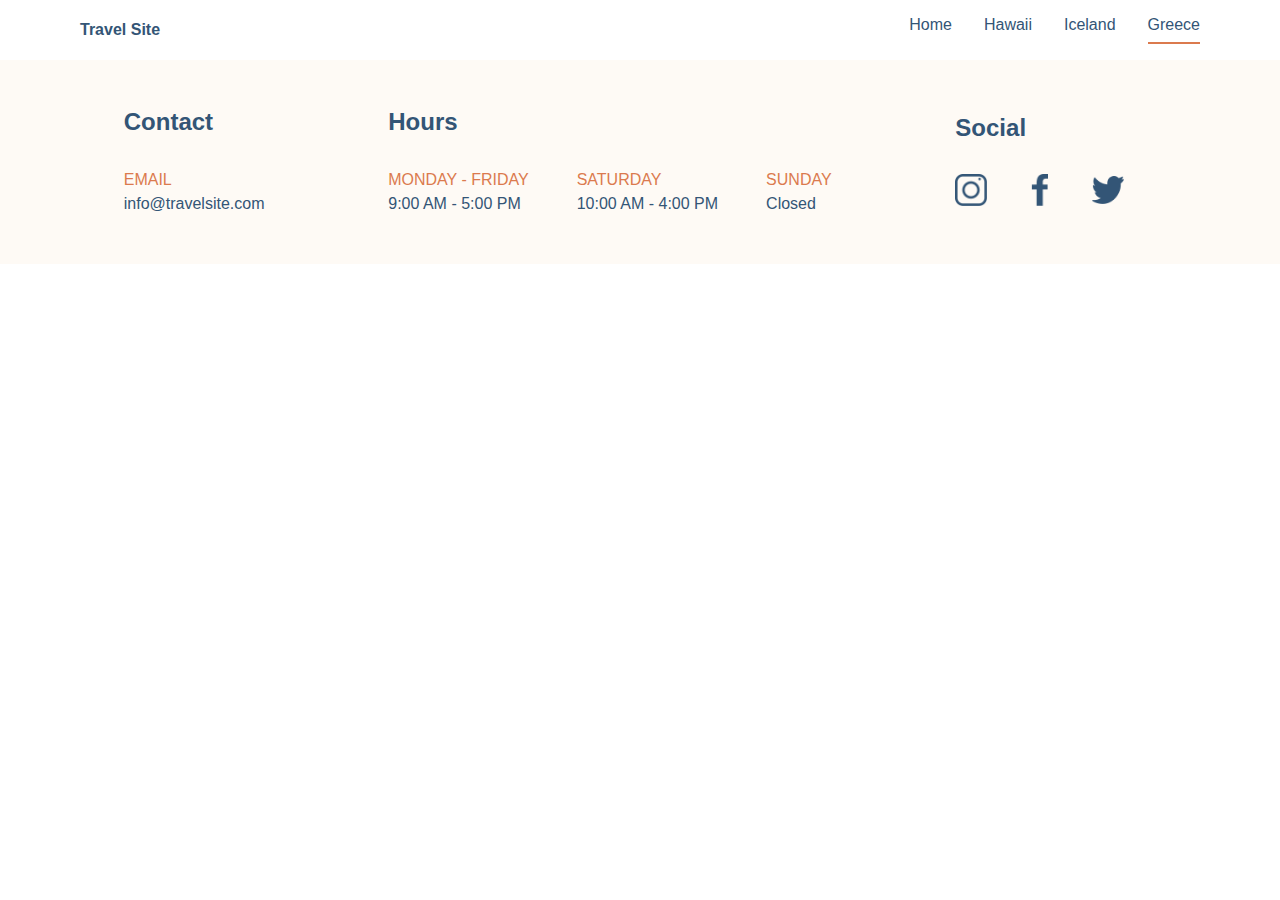
==== pages/Greece.html @ 9846500c "set up the baisc structure for sub-pages" ====
<!DOCTYPE html>
<html lang="en">
  <head>
    <meta charset="UTF-8" />
    <meta name="viewport" content="width=device-width, initial-scale=1.0" />
    <title>Document</title>
    <link rel="stylesheet" href="../css/global.css" />
  </head>
  <body>
    <header>
      <nav class="container container__nav">
        <div class="element"><h3>Travel Site</h3></div>
        <div class="link">
          <a href="../index.html">Home</a>
          <a href="Hawaii.html">Hawaii</a>
          <a href="Iceland.html">Iceland</a>
          <a class="emphasis" href="Greece.html">Greece</a>
        </div>
      </nav>
    </header>
    <footer>
      <div class="container container__footer">
        <div class="column">
          <h2>Contact</h2>
          <p class="highlight-text">EMAIL</p>
          <p>info@travelsite.com</p>
        </div>

        <div class="column">
          <h2>Hours</h2>
          <div class="column__hours">
            <div>
              <p class="highlight-text">MONDAY - FRIDAY</p>
              <p>9:00 AM - 5:00 PM</p>
            </div>
            <div>
              <p class="highlight-text">SATURDAY</p>
              <p>10:00 AM - 4:00 PM</p>
            </div>
            <div>
              <p class="highlight-text">SUNDAY</p>
              <p>Closed</p>
            </div>
          </div>
        </div>

        <div class="column">
          <h2>Social</h2>
          <div class="social-icons">
            <img src="/assets/Images/icon-instagram.png" alt="icon-instagram" />
            <img src="/assets/Images/icon-facebook.png" alt="icon-facebook" />
            <img src="/assets/Images/icon-twitter.png" alt="icon-twitter" />
          </div>
        </div>
      </div>
    </footer>
  </body>
</html>
---- css/global.css ----
* {
  font-family: Verdana, sans-serif;
  color: #335576;
  margin: 0rem;
  padding: 0rem;
}

h1 {
  font-size: 2rem;
  font-weight: 600;
}

h2 {
  font-size: 1.5rem;
}

h3 {
  font-size: 1rem;
}

p {
  font-size: 16px;
  line-height: 150%;
  font-weight: 100;
  font-style: normal;
}

.container {
  padding: 1rem 5rem;
  display: flex;
  flex-direction: row;
  justify-content: space-between;
  align-items: center;
}

.container__nav {
  position: sticky;
  background-color: #ffffff;
}

.link {
  display: flex;
  justify-content: space-around;
}

.link a {
  margin-left: 2rem;
  text-decoration: none;
  padding-bottom: 0.5rem;
}

.emphasis {
  border-bottom: 2px solid #db7a4e;
}

section {
  background-color: #fefaf5;
  padding: 3rem 0rem;
}

.container__card {
  margin: 2rem 10rem;
  align-items: center;
  justify-content: space-between;
}

.card {
  width: 30%;
  border-radius: 5px;
}

footer h2 {
  margin-bottom: 2rem;
}

footer {
  background-color: #fefaf5;
}

.container__footer {
  justify-content: space-evenly;
  padding: 3rem 0rem;
}

.column__hours {
  display: flex;
  justify-content: space-between;
  gap: 3rem;
}

.social-icons img {
  width: 2rem;
  height: 2rem;
  -o-object-fit: contain;
     object-fit: contain;
  margin-right: 2rem;
}

.highlight-text {
  color: #db7a4e;
}/*# sourceMappingURL=global.css.map */
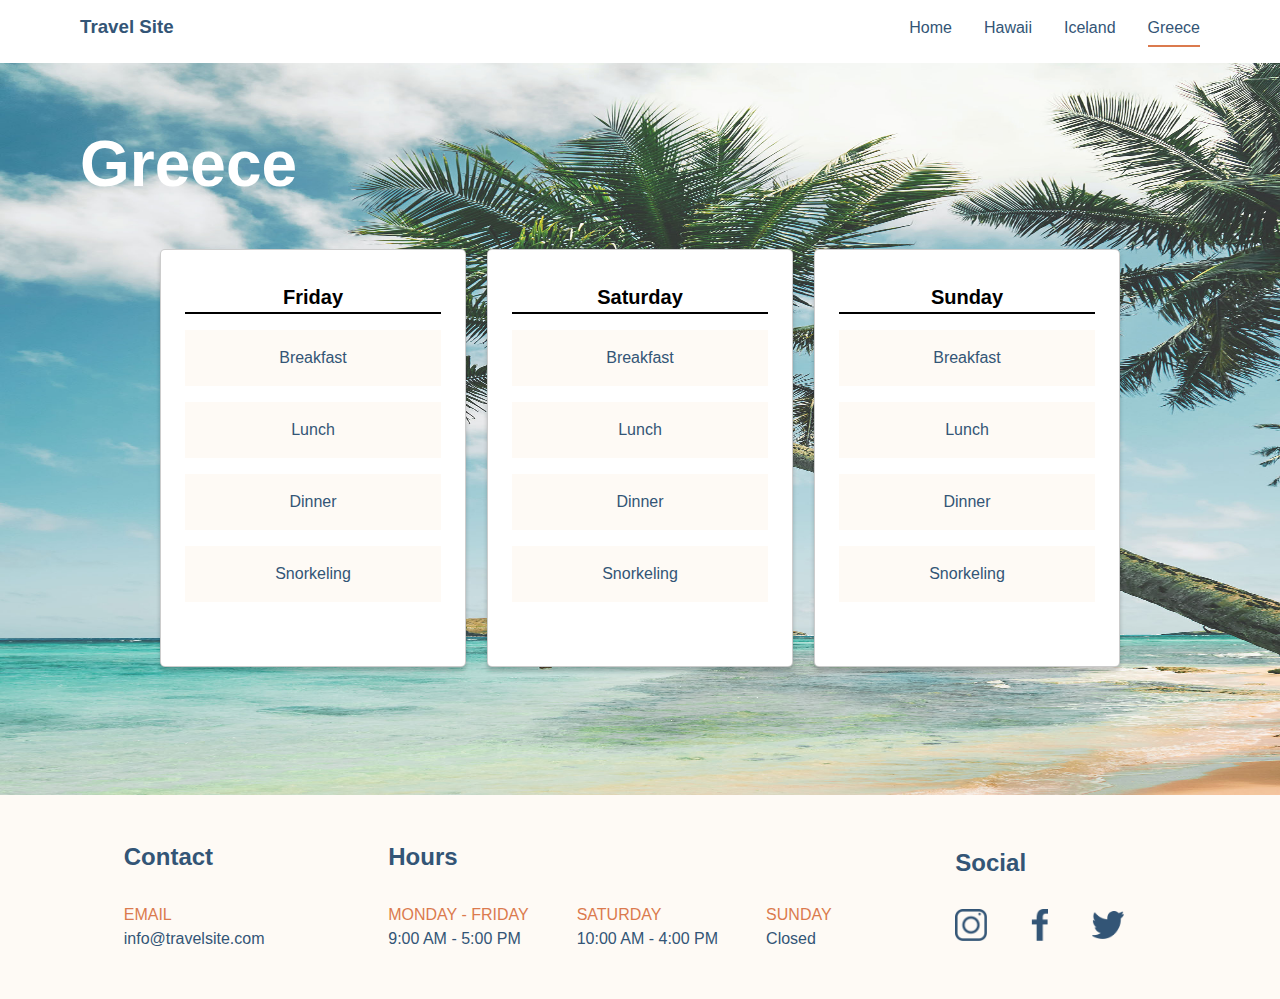
==== commit 62d24ebd: "added the itinerary sections to iceland and greece" ====
--- a/pages/Greece.html
+++ b/pages/Greece.html
@@ -5,6 +5,7 @@
     <meta name="viewport" content="width=device-width, initial-scale=1.0" />
     <title>Document</title>
     <link rel="stylesheet" href="../css/global.css" />
+    <link rel="stylesheet" href="../css/destinations.css" />
   </head>
   <body>
     <header>
@@ -18,6 +19,32 @@
         </div>
       </nav>
     </header>
+    <section class="destination-itinerary">
+      <h1 class="container">Greece</h1>
+      <div class="container__card itinerary">
+        <div class="card card--itinerary">
+          <p class="itinerary__title">Friday</p>
+          <p class="itinerary__item">Breakfast</p>
+          <p class="itinerary__item">Lunch</p>
+          <p class="itinerary__item">Dinner</p>
+          <p class="itinerary__item">Snorkeling</p>
+        </div>
+        <div class="card card--itinerary">
+          <p class="itinerary__title">Saturday</p>
+          <p class="itinerary__item">Breakfast</p>
+          <p class="itinerary__item">Lunch</p>
+          <p class="itinerary__item">Dinner</p>
+          <p class="itinerary__item">Snorkeling</p>
+        </div>
+        <div class="card card--itinerary">
+          <p class="itinerary__title">Sunday</p>
+          <p class="itinerary__item">Breakfast</p>
+          <p class="itinerary__item">Lunch</p>
+          <p class="itinerary__item">Dinner</p>
+          <p class="itinerary__item">Snorkeling</p>
+        </div>
+      </div>
+    </section>
     <footer>
       <div class="container container__footer">
         <div class="column">
--- a/css/global.css
+++ b/css/global.css
@@ -14,10 +14,6 @@
   font-size: 1.5rem;
 }
 
-h3 {
-  font-size: 1rem;
-}
-
 p {
   font-size: 16px;
   line-height: 150%;
@@ -28,14 +24,26 @@
 .container {
   padding: 1rem 5rem;
   display: flex;
-  flex-direction: row;
   justify-content: space-between;
   align-items: center;
 }
-
 .container__nav {
   position: sticky;
+  align-items: baseline;
   background-color: #ffffff;
+}
+.container__hero {
+  gap: 3rem;
+}
+.container__footer {
+  justify-content: space-evenly;
+  padding: 3rem 0rem;
+}
+.container__card {
+  display: flex;
+  justify-content: space-between;
+  margin: 2rem 10rem;
+  padding: 0;
 }
 
 .link {
@@ -58,15 +66,32 @@
   padding: 3rem 0rem;
 }
 
-.container__card {
-  margin: 2rem 10rem;
-  align-items: center;
-  justify-content: space-between;
+.card {
+  position: relative;
+  width: 30%;
+  height: 56vh;
+  border-radius: 5px;
+  border: 1px solid rgba(0, 0, 0, 0.2);
+  box-shadow: 0px 4px 4px hsla(0, 0%, 0%, 0.2);
 }
-
-.card {
-  width: 30%;
-  border-radius: 5px;
+.card--Hawaii {
+  background-image: url("../assets/Images/hawaii.jpg");
+  background-size: cover;
+}
+.card--Iceland {
+  background-image: url("../assets/Images/iceland.jpg");
+  background-size: cover;
+}
+.card--Greece {
+  background-image: url("../assets/Images/greece.jpg");
+  background-size: cover;
+}
+.card__text {
+  position: absolute;
+  text-align: right;
+  bottom: 1rem;
+  right: 1rem;
+  color: #ffffff;
 }
 
 footer h2 {
@@ -75,11 +100,6 @@
 
 footer {
   background-color: #fefaf5;
-}
-
-.container__footer {
-  justify-content: space-evenly;
-  padding: 3rem 0rem;
 }
 
 .column__hours {
--- a/css/destinations.css
+++ b/css/destinations.css
@@ -0,0 +1,42 @@
+h1 {
+  color: white;
+  font-size: 4rem;
+  font-weight: bold;
+}
+
+.destination-itinerary {
+  width: 100vw;
+  padding: 3rem 0rem 6rem 0rem;
+  display: flex;
+  flex-direction: column;
+  background-image: url("/assets/Images/hawaii.jpg");
+  background-size: 100vw 100vh;
+}
+
+.container__card--itinerary {
+  padding: 1rem 6rem;
+  align-items: stretch;
+  text-align: center;
+}
+
+.itinerary__item {
+  padding: 1rem 0rem;
+  background-color: #fefaf5;
+  margin: 1rem;
+}
+
+.itinerary__title {
+  color: black;
+  font-size: 1.25rem;
+  font-weight: bold;
+  border-bottom: 2px black solid;
+  margin: 1rem;
+}
+
+.card--itinerary {
+  background-color: white;
+  height: -moz-fit-content;
+  height: fit-content;
+  text-align: center;
+  padding: 1rem 0.5rem 3rem 0.5rem;
+}/*# sourceMappingURL=destinations.css.map */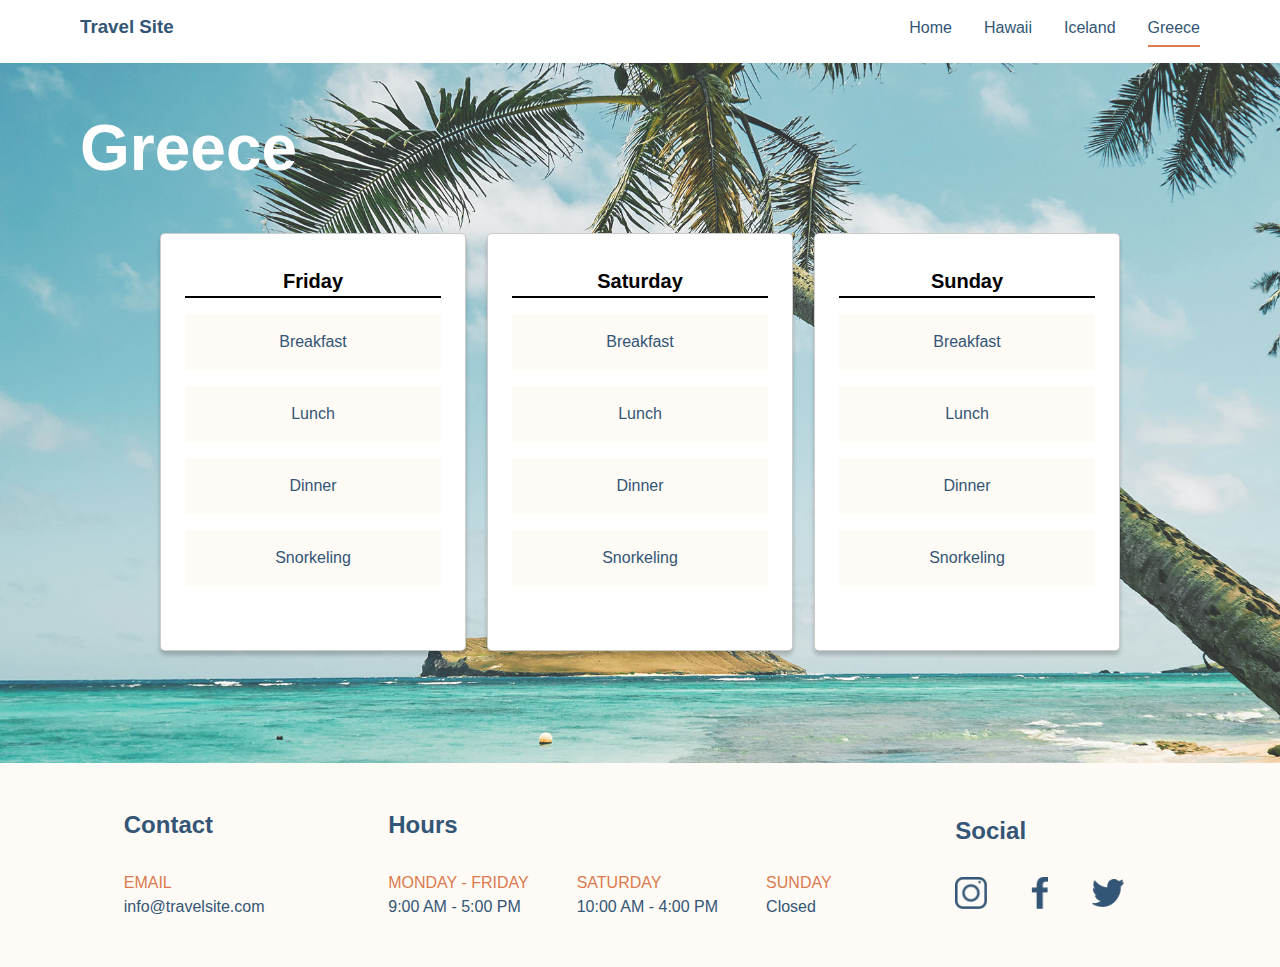
==== commit 93d987dd: "adjusted the background image for all pages" ====
--- a/pages/Greece.html
+++ b/pages/Greece.html
@@ -19,7 +19,7 @@
         </div>
       </nav>
     </header>
-    <section class="destination-itinerary">
+    <section class="destination-itinerary destination-itinerary__greece">
       <h1 class="container">Greece</h1>
       <div class="container__card itinerary">
         <div class="card card--itinerary">
--- a/css/global.css
+++ b/css/global.css
@@ -19,6 +19,10 @@
   line-height: 150%;
   font-weight: 100;
   font-style: normal;
+}
+
+body {
+  width: 1280px;
 }
 
 .container {
--- a/css/destinations.css
+++ b/css/destinations.css
@@ -1,3 +1,15 @@
+.destination-itinerary {
+  background-image: url("/assets/Images/hawaii.jpg");
+  background-position: center;
+  background-size: cover;
+}
+.destination-itinerary--greece {
+  background-image: url("/assets/Images/greece.jpg");
+}
+.destination-itinerary--iceland {
+  background-image: url("/assets/Images/greece.jpg");
+}
+
 h1 {
   color: white;
   font-size: 4rem;
@@ -6,11 +18,10 @@
 
 .destination-itinerary {
   width: 100vw;
-  padding: 3rem 0rem 6rem 0rem;
+  max-width: 100%;
+  padding: 2rem 0rem 5rem 0rem;
   display: flex;
   flex-direction: column;
-  background-image: url("/assets/Images/hawaii.jpg");
-  background-size: 100vw 100vh;
 }
 
 .container__card--itinerary {
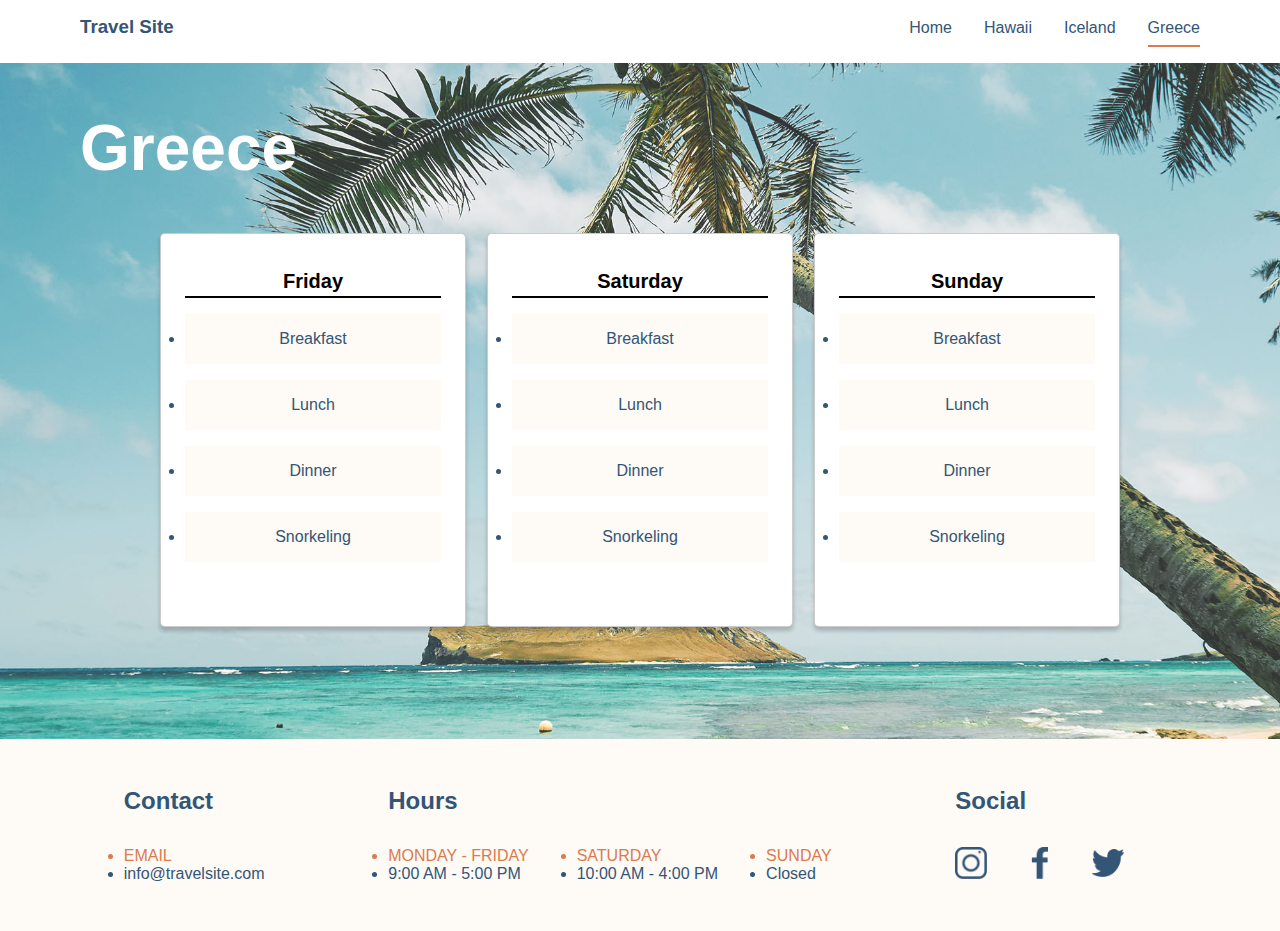
==== commit cddf7283: "changed html tags to fit the client requirements" ====
--- a/pages/Greece.html
+++ b/pages/Greece.html
@@ -24,24 +24,30 @@
       <div class="container__card itinerary">
         <div class="card card--itinerary">
           <p class="itinerary__title">Friday</p>
-          <p class="itinerary__item">Breakfast</p>
-          <p class="itinerary__item">Lunch</p>
-          <p class="itinerary__item">Dinner</p>
-          <p class="itinerary__item">Snorkeling</p>
+          <ul>
+            <li class="itinerary__item">Breakfast</li>
+            <li class="itinerary__item">Lunch</li>
+            <li class="itinerary__item">Dinner</li>
+            <li class="itinerary__item">Snorkeling</li>
+          </ul>
         </div>
         <div class="card card--itinerary">
           <p class="itinerary__title">Saturday</p>
-          <p class="itinerary__item">Breakfast</p>
-          <p class="itinerary__item">Lunch</p>
-          <p class="itinerary__item">Dinner</p>
-          <p class="itinerary__item">Snorkeling</p>
+          <ul>
+            <li class="itinerary__item">Breakfast</li>
+            <li class="itinerary__item">Lunch</li>
+            <li class="itinerary__item">Dinner</li>
+            <li class="itinerary__item">Snorkeling</li>
+          </ul>
         </div>
         <div class="card card--itinerary">
           <p class="itinerary__title">Sunday</p>
-          <p class="itinerary__item">Breakfast</p>
-          <p class="itinerary__item">Lunch</p>
-          <p class="itinerary__item">Dinner</p>
-          <p class="itinerary__item">Snorkeling</p>
+          <ul>
+            <li class="itinerary__item">Breakfast</li>
+            <li class="itinerary__item">Lunch</li>
+            <li class="itinerary__item">Dinner</li>
+            <li class="itinerary__item">Snorkeling</li>
+          </ul>
         </div>
       </div>
     </section>
@@ -49,24 +55,24 @@
       <div class="container container__footer">
         <div class="column">
           <h2>Contact</h2>
-          <p class="highlight-text">EMAIL</p>
-          <p>info@travelsite.com</p>
+          <li class="highlight-text">EMAIL</li>
+          <li>info@travelsite.com</li>
         </div>
 
         <div class="column">
           <h2>Hours</h2>
           <div class="column__hours">
             <div>
-              <p class="highlight-text">MONDAY - FRIDAY</p>
-              <p>9:00 AM - 5:00 PM</p>
+              <li class="highlight-text">MONDAY - FRIDAY</li>
+              <li>9:00 AM - 5:00 PM</li>
             </div>
             <div>
-              <p class="highlight-text">SATURDAY</p>
-              <p>10:00 AM - 4:00 PM</p>
+              <li class="highlight-text">SATURDAY</li>
+              <li>10:00 AM - 4:00 PM</li>
             </div>
             <div>
-              <p class="highlight-text">SUNDAY</p>
-              <p>Closed</p>
+              <li class="highlight-text">SUNDAY</li>
+              <li>Closed</li>
             </div>
           </div>
         </div>
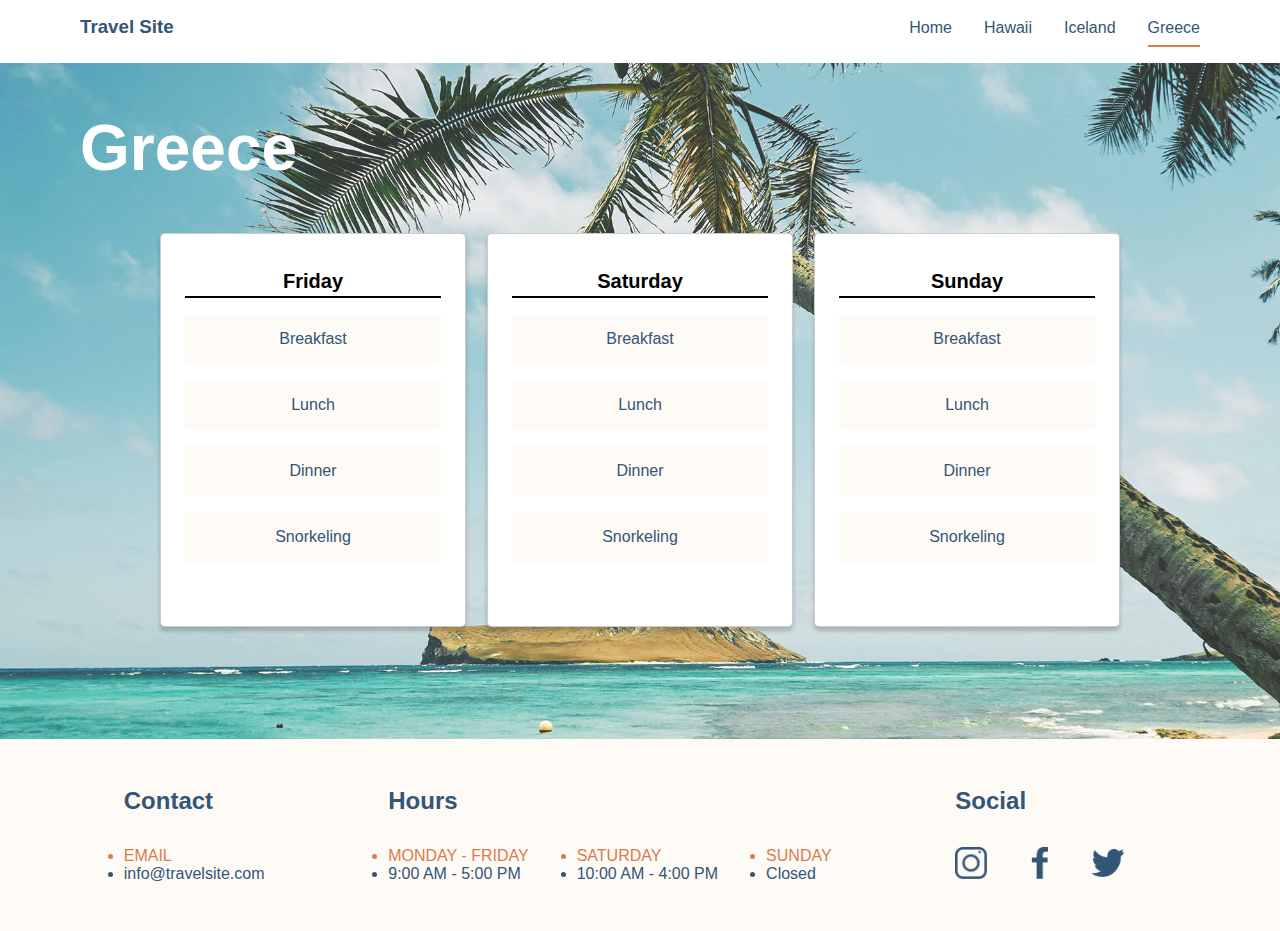
==== commit a9811486: "changed style of ul" ====
--- a/pages/Greece.html
+++ b/pages/Greece.html
@@ -21,7 +21,7 @@
     </header>
     <section class="destination-itinerary destination-itinerary__greece">
       <h1 class="container">Greece</h1>
-      <div class="container__card itinerary">
+      <div class="container container__card itinerary">
         <div class="card card--itinerary">
           <p class="itinerary__title">Friday</p>
           <ul>
--- a/css/global.css
+++ b/css/global.css
@@ -44,8 +44,6 @@
   padding: 3rem 0rem;
 }
 .container__card {
-  display: flex;
-  justify-content: space-between;
   margin: 2rem 10rem;
   padding: 0;
 }
--- a/css/destinations.css
+++ b/css/destinations.css
@@ -30,6 +30,10 @@
   text-align: center;
 }
 
+ul {
+  list-style-type: none;
+}
+
 .itinerary__item {
   padding: 1rem 0rem;
   background-color: #fefaf5;
